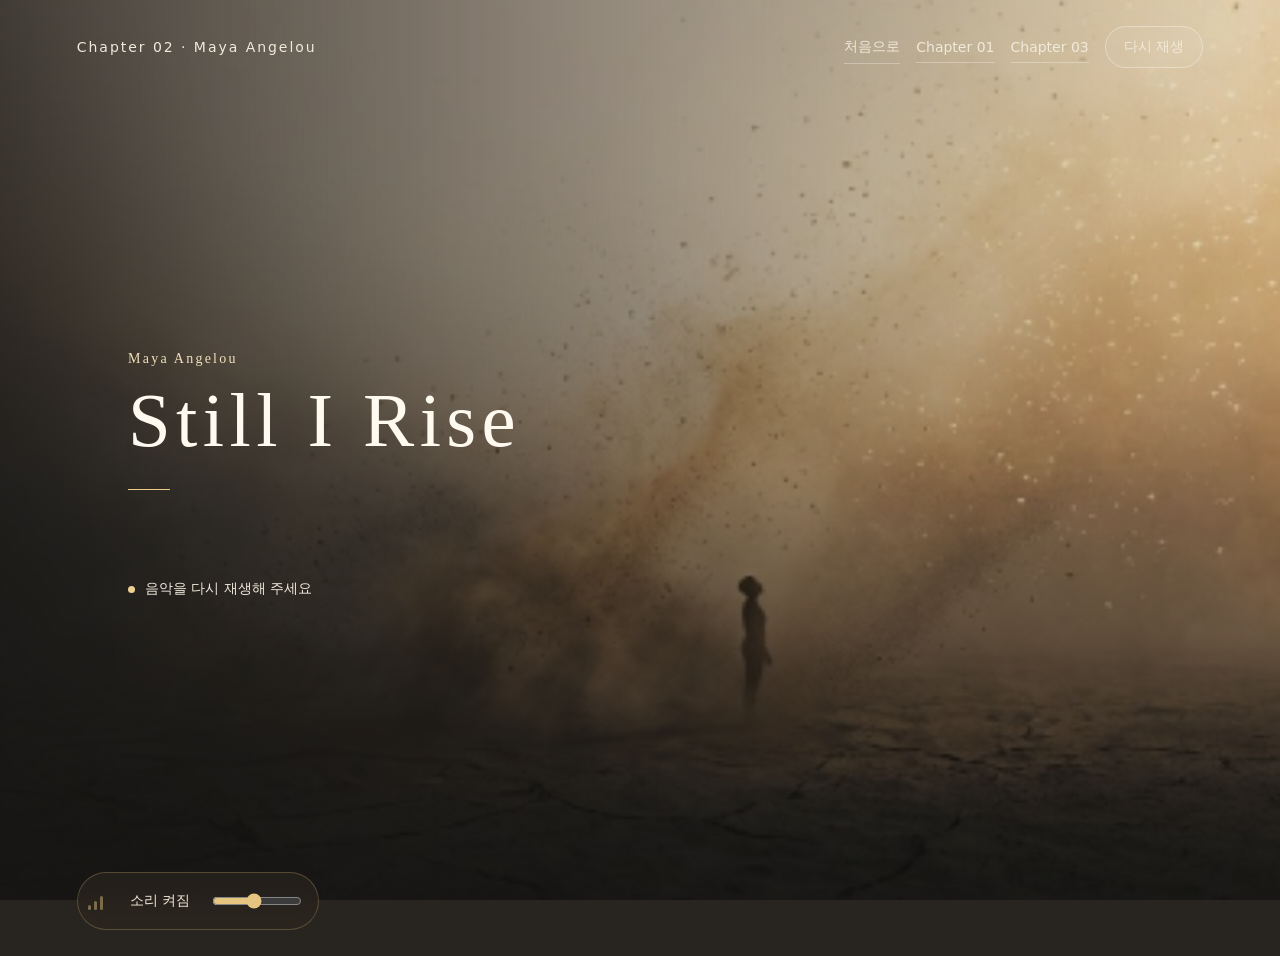
==== chapter2.html @ 80ae2230 "첫 배포" ====
<!doctype html>
<html lang="ko"><head><meta charset="utf-8"><meta name="viewport" content="width=device-width,initial-scale=1"><title>Still I Rise — Maya Angelou</title><meta name="description" content="Maya Angelou의 Still I Rise를 영어와 한국어로 천천히 읽는 시간."><link rel="stylesheet" href="chapter2.css"><link rel="icon" type="image/svg+xml" href="data:image/svg+xml,%3Csvg xmlns=%22http://www.w3.org/2000/svg%22 viewBox=%220 0 32 32%22%3E%3Crect width=%2232%22 height=%2232%22 rx=%227%22 fill=%22%232d2922%22/%3E%3Cpath d=%22M8 22c6-1 10-5 16-12%22 stroke=%22%23e9c985%22 stroke-width=%222%22 fill=%22none%22/%3E%3C/svg%3E"></head>
<body><div class="background" aria-hidden="true"></div><div class="veil" aria-hidden="true"></div><div class="sun" aria-hidden="true"></div>
<header><span>Chapter 02 · Maya Angelou</span><nav><a href="index.html">처음으로</a><a href="chapter1.html">Chapter 01</a><a href="chapter3.html">Chapter 03</a><button id="start" class="listen" aria-pressed="false">음악 재생 <span aria-hidden="true">▷</span></button></nav></header>
<main><div class="title"><span class="eyebrow">Maya Angelou</span><h1>Still I Rise</h1><span class="rule" aria-hidden="true"></span></div>
<article class="poem" aria-label="Still I Rise, Maya Angelou"><div class="pair"><p class="original">You may write me down in history</p><p class="translation">역사 속에 나를 함부로 적어 넣어도 좋다.</p></div><div class="pair"><p class="original">With your bitter, twisted lies,</p><p class="translation">쓰디쓴, 비틀린 거짓말로.</p></div><div class="pair"><p class="original">You may tread me in the very dirt</p><p class="translation">나를 흙바닥에 짓밟아도 좋다.</p></div><div class="pair"><p class="original">But still, like dust, I'll rise.</p><p class="translation">그래도, 먼지처럼, 나는 일어선다.</p></div><div class="pair"><p class="original">You may shoot me with your words,</p><p class="translation">너희가 말로 나를 쏘아대고,</p></div><div class="pair"><p class="original">You may cut me with your eyes,</p><p class="translation">눈빛으로 나를 베어내고,</p></div><div class="pair"><p class="original">You may kill me with your hatefulness,</p><p class="translation">증오로 나를 죽인다 해도,</p></div><div class="pair"><p class="original">But still, like air, I'll rise.</p><p class="translation">그래도, 공기처럼, 나는 일어선다.</p></div></article>
<div class="listening"><span class="pulse" aria-hidden="true"></span><span id="status" role="status">먼지처럼, 나는 일어섭니다</span></div>
</main>
<footer><div class="sound"><span class="mood-mark rise" aria-hidden="true"><i></i><i></i><i></i></span><button id="mute" aria-label="음소거" aria-pressed="false">소리 켜짐</button><label for="volume">음량</label><input id="volume" type="range" min="0" max="1" step="0.05" value="0.45"></div></footer>
<audio id="audio" src="assets/chapter2-bgm.mp4" preload="auto" loop></audio><script src="chapter2.js"></script></body></html>
---- chapter2.css ----
*{box-sizing:border-box}html{color-scheme:dark}body{margin:0;min-height:100svh;overflow-x:hidden;background:#28241f;color:#fffaf0;font-family:Georgia,'Batang','바탕',serif}.background,.veil,.sun{position:fixed;inset:0;pointer-events:none}.background{z-index:-3;background:url('assets/chapter2-bg.png') center bottom/cover no-repeat;animation:drift 70s ease-in-out infinite alternate}.veil{z-index:-2;background:linear-gradient(90deg,rgba(25,23,21,.78),rgba(25,23,21,.38) 48%,rgba(25,23,21,.08)),linear-gradient(0deg,rgba(20,19,18,.7),transparent 48%)}.sun{z-index:-1;background:radial-gradient(ellipse 50% 50% at 82% 20%,#ffe8b344,transparent 72%);animation:light-breath 28s ease-in-out infinite}header,footer{position:relative;transition:opacity .8s ease;display:flex;align-items:center;justify-content:space-between;padding:26px 6vw;color:#f1e9da;font-family:system-ui,sans-serif;font-size:14px}header>span{letter-spacing:.14em}body[data-playing="true"] header,body[data-playing="true"] footer{opacity:.34}body[data-playing="true"] header:hover,body[data-playing="true"] footer:hover,body[data-playing="true"] header:focus-within,body[data-playing="true"] footer:focus-within{opacity:1}nav{display:flex;align-items:center;gap:16px}nav a{color:#f1e9da;text-decoration:none;border-bottom:1px solid #ffffff4c;padding:7px 0}button{min-height:42px;border:0;background:none;color:inherit;font:inherit;cursor:pointer}button:focus-visible,input:focus-visible,nav a:focus-visible{outline:2px solid #f7dfa9;outline-offset:5px}.listen{padding:9px 18px;border:1px solid #ffffff5b;border-radius:99px;background:#ffffff0d;backdrop-filter:blur(8px);transition:background .4s}.listen:hover{background:#ffffff22}.listen span{margin-left:18px}.listen[aria-pressed="true"]{border-color:#f3d290;color:#fff2cc}main{min-height:calc(100svh - 148px);padding:6vh 10vw 5vh;display:flex;flex-direction:column;justify-content:center}.title{margin-bottom:clamp(32px,5vh,58px);transition:transform 1.5s ease}.eyebrow{display:block;color:#f2dfba;font-size:14px;letter-spacing:.16em;margin-bottom:14px}h1{margin:0;font-weight:400;font-size:clamp(42px,6vw,82px);letter-spacing:.07em;line-height:1.05}.rule{display:block;width:42px;height:1px;margin-top:28px;background:#edca85}.poem{max-width:890px;max-height:0;overflow:hidden;opacity:0;display:flex;flex-direction:column;gap:clamp(28px,4.2vh,48px);transition:max-height 2.4s ease,opacity 1.2s ease}.pair{border-left:1px solid #f6dda15c;padding-left:20px}.pair p{margin:0;opacity:0;filter:blur(5px);transform:translateY(8px)}.original{font-family:Georgia,serif;font-size:clamp(19px,1.8vw,27px);line-height:1.45;letter-spacing:.01em}.translation{margin-top:8px!important;color:#f7e4bf;font-size:clamp(16px,1.4vw,21px);line-height:1.7;word-break:keep-all}.pair.shown .original{animation:line-arrive 2s cubic-bezier(.22,.61,.36,1) forwards}.pair.shown .translation{animation:line-arrive 2s .48s cubic-bezier(.22,.61,.36,1) forwards}body[data-revealed="true"] .title{transform:translateY(-8px)}body[data-revealed="true"] .poem{max-height:1500px;opacity:1}.sound{display:flex;align-items:center;gap:14px}.sound label{position:absolute;width:1px;height:1px;overflow:hidden;clip-path:inset(50%)}.sound input{width:90px;accent-color:#e6c580}@keyframes drift{from{transform:scale(1.02) translate3d(-.4%,-.3%,0)}to{transform:scale(1.07) translate3d(.4%,.3%,0)}}@keyframes light-breath{0%,100%{opacity:.42}50%{opacity:.85}}@keyframes line-arrive{from{opacity:0;filter:blur(5px);transform:translateY(8px)}to{opacity:1;filter:blur(0);transform:translateY(0)}}@media(max-width:650px){header,footer{padding:18px 7vw}header{font-size:12px}nav{gap:10px}nav a{font-size:12px}main{min-height:calc(100svh - 130px);padding:7vh 8vw 5vh}.background{background-position:center bottom}.veil{background:linear-gradient(90deg,#28231fdb,#28231f7a),linear-gradient(0deg,#28231fa8,transparent 45%)}.title{margin-bottom:38px}h1{font-size:49px}.poem{gap:34px}body[data-revealed="true"] .poem{max-height:1800px}.pair{padding-left:15px}.original{font-size:19px}.translation{font-size:17px}.sound input{width:66px}.sound{gap:9px}}@media(prefers-reduced-motion:reduce){.poem{max-height:1800px;opacity:1}.pair p{opacity:1;filter:none;transform:none}*,*:before,*:after{animation:none!important;transition:none!important}}
.sound{padding:7px 14px 7px 10px;border:1px solid #f4d68e3b;border-radius:999px;background:#2b251fa8;backdrop-filter:blur(10px)}.mood-mark{display:flex;align-items:flex-end;gap:3px;width:22px;height:18px}.mood-mark i{display:block;width:3px;border-radius:99px;background:#f4d38a;opacity:.42;transition:height .7s ease,opacity .7s ease}.mood-mark i:nth-child(1){height:5px}.mood-mark i:nth-child(2){height:9px}.mood-mark i:nth-child(3){height:14px}body[data-playing="true"] .mood-mark i{opacity:1;animation:rise 2.5s ease-in-out infinite}.mood-mark i:nth-child(2){animation-delay:.23s!important}.mood-mark i:nth-child(3){animation-delay:.46s!important}@keyframes rise{0%,100%{transform:translateY(0);opacity:.5}50%{transform:translateY(-5px);opacity:1}}
.listening{display:flex;align-items:center;gap:10px;margin-top:clamp(30px,5vh,55px);font-family:system-ui,sans-serif;font-size:14px;color:#f0e9dc}.pulse{width:7px;height:7px;border-radius:50%;background:#eed092;box-shadow:0 0 0 0 #e4c98272;animation:pulse 3s ease-out infinite}@keyframes pulse{0%{box-shadow:0 0 0 0 #e4c98270}65%,100%{box-shadow:0 0 0 9px #e4c98200}}@media(max-width:650px){.listening{margin-top:36px;font-size:13px}}
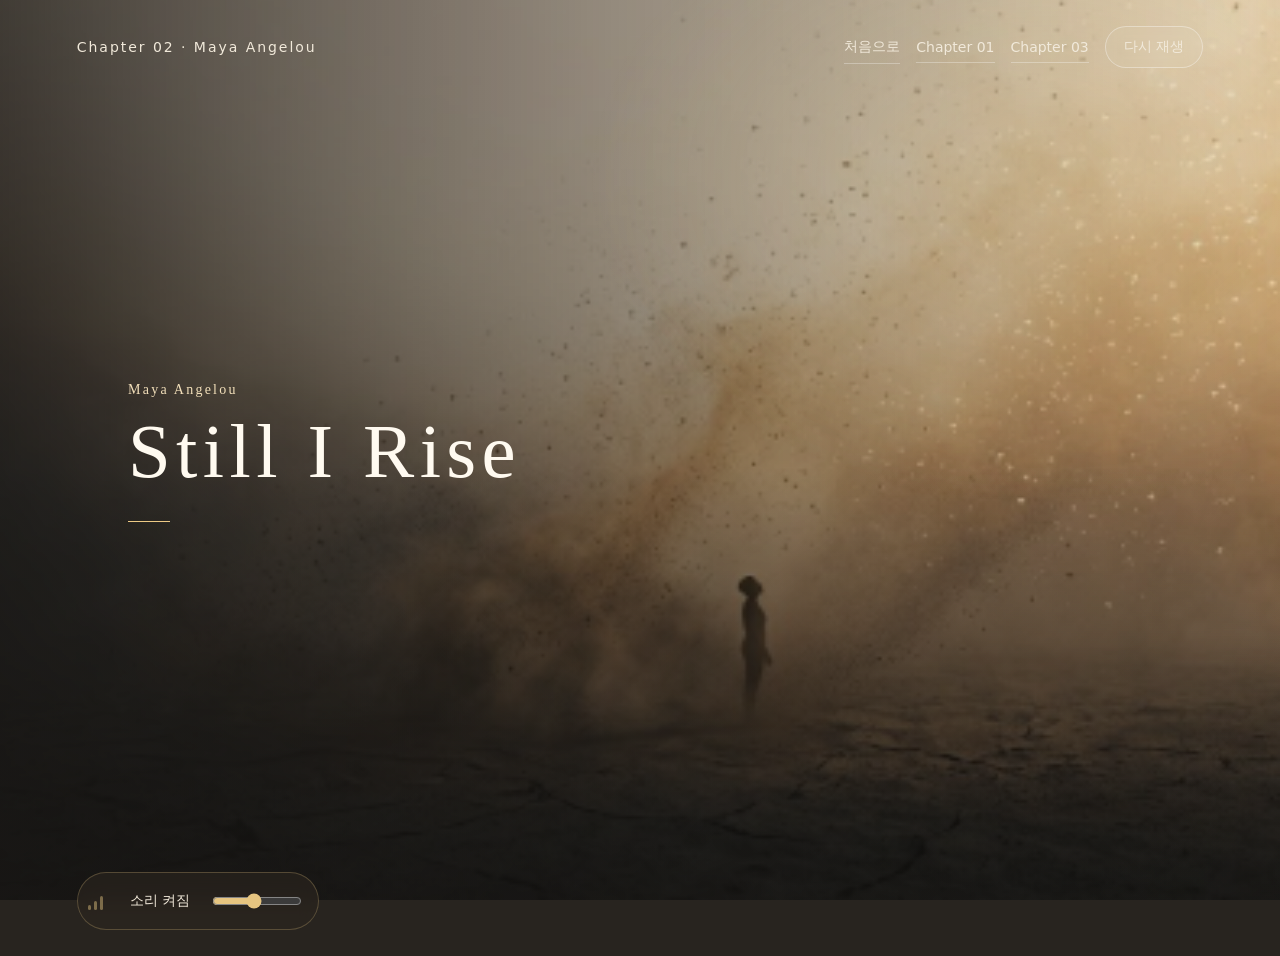
==== commit 52aa1a6b: "Remove chapter two progress display" ====
--- a/chapter2.html
+++ b/chapter2.html
@@ -4,7 +4,7 @@
 <header><span>Chapter 02 · Maya Angelou</span><nav><a href="index.html">처음으로</a><a href="chapter1.html">Chapter 01</a><a href="chapter3.html">Chapter 03</a><button id="start" class="listen" aria-pressed="false">음악 재생 <span aria-hidden="true">▷</span></button></nav></header>
 <main><div class="title"><span class="eyebrow">Maya Angelou</span><h1>Still I Rise</h1><span class="rule" aria-hidden="true"></span></div>
 <article class="poem" aria-label="Still I Rise, Maya Angelou"><div class="pair"><p class="original">You may write me down in history</p><p class="translation">역사 속에 나를 함부로 적어 넣어도 좋다.</p></div><div class="pair"><p class="original">With your bitter, twisted lies,</p><p class="translation">쓰디쓴, 비틀린 거짓말로.</p></div><div class="pair"><p class="original">You may tread me in the very dirt</p><p class="translation">나를 흙바닥에 짓밟아도 좋다.</p></div><div class="pair"><p class="original">But still, like dust, I'll rise.</p><p class="translation">그래도, 먼지처럼, 나는 일어선다.</p></div><div class="pair"><p class="original">You may shoot me with your words,</p><p class="translation">너희가 말로 나를 쏘아대고,</p></div><div class="pair"><p class="original">You may cut me with your eyes,</p><p class="translation">눈빛으로 나를 베어내고,</p></div><div class="pair"><p class="original">You may kill me with your hatefulness,</p><p class="translation">증오로 나를 죽인다 해도,</p></div><div class="pair"><p class="original">But still, like air, I'll rise.</p><p class="translation">그래도, 공기처럼, 나는 일어선다.</p></div></article>
-<div class="listening"><span class="pulse" aria-hidden="true"></span><span id="status" role="status">먼지처럼, 나는 일어섭니다</span></div>
+
 </main>
 <footer><div class="sound"><span class="mood-mark rise" aria-hidden="true"><i></i><i></i><i></i></span><button id="mute" aria-label="음소거" aria-pressed="false">소리 켜짐</button><label for="volume">음량</label><input id="volume" type="range" min="0" max="1" step="0.05" value="0.45"></div></footer>
-<audio id="audio" src="assets/chapter2-bgm.mp4" preload="auto" loop></audio><script src="chapter2.js"></script></body></html>
+<audio id="audio" src="assets/chapter2-bgm.mp4" preload="auto" loop></audio><script src="chapter2.js?v=2"></script></body></html>
